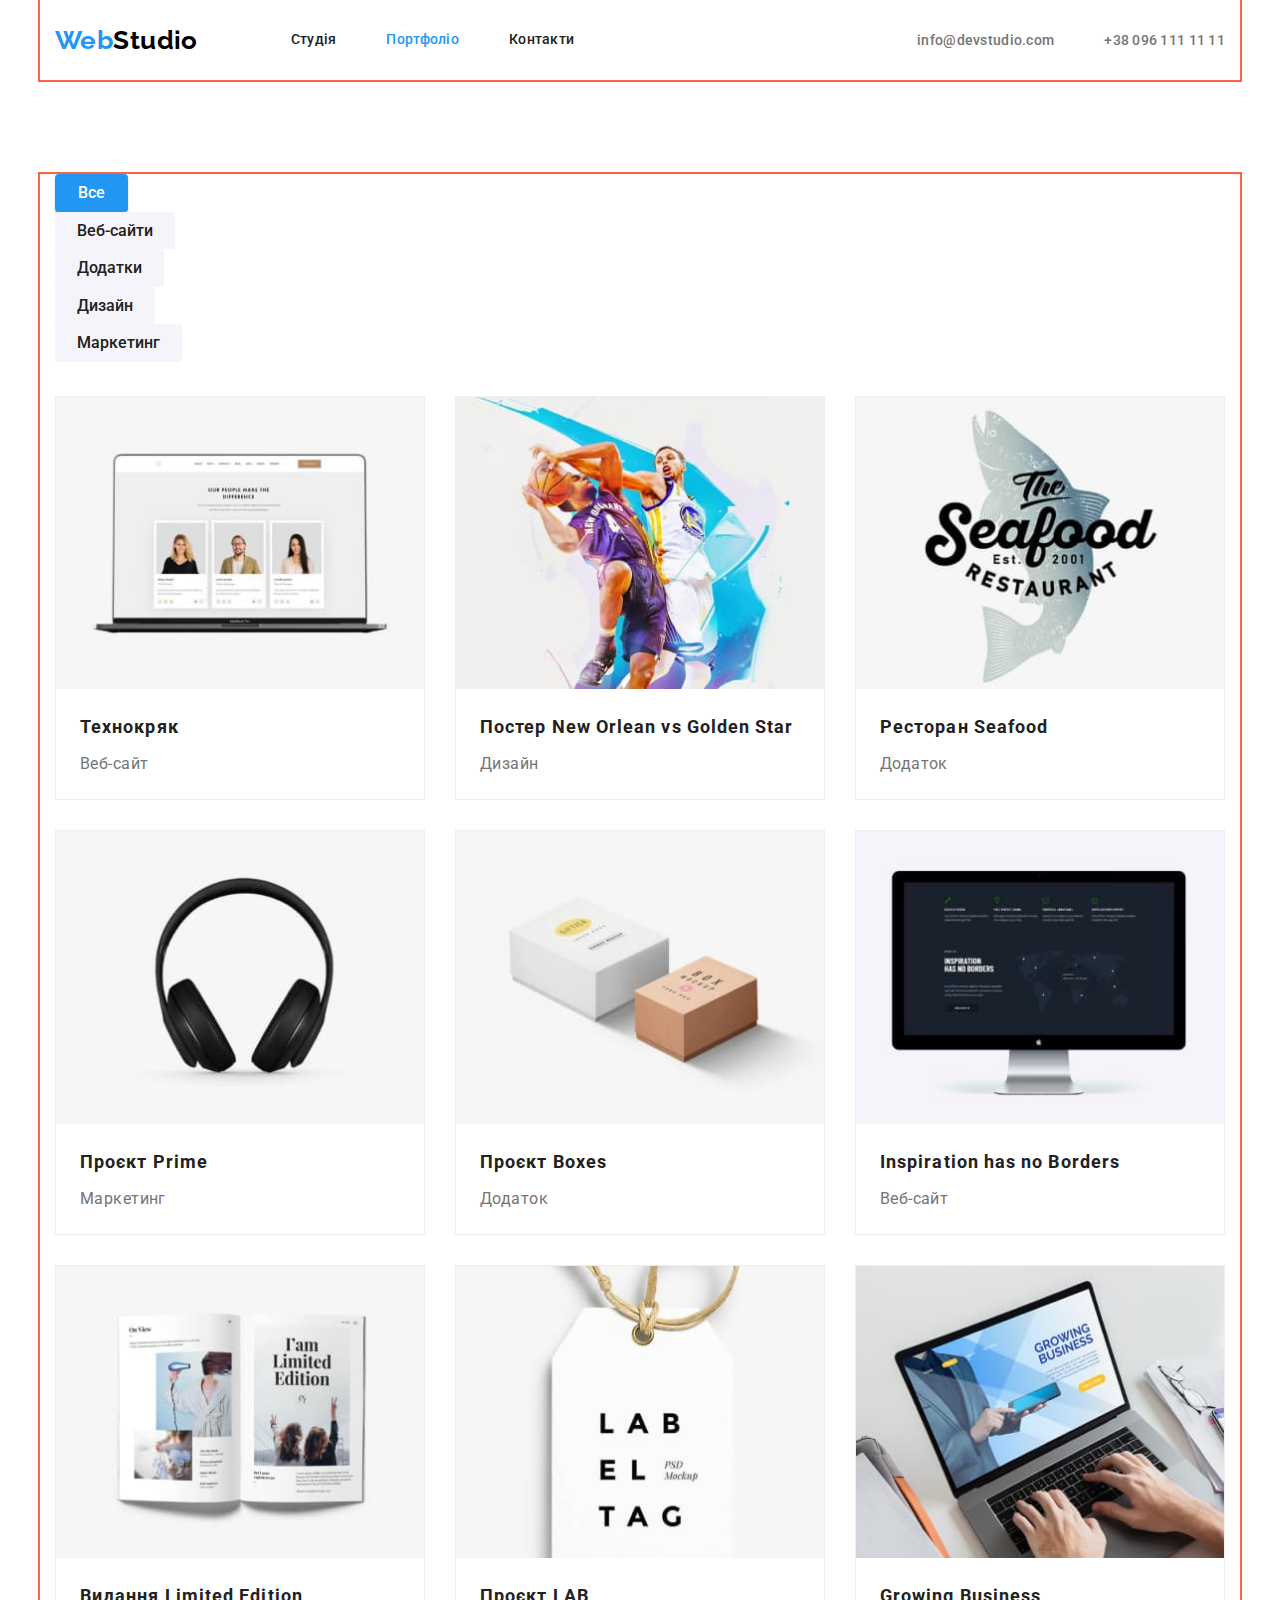
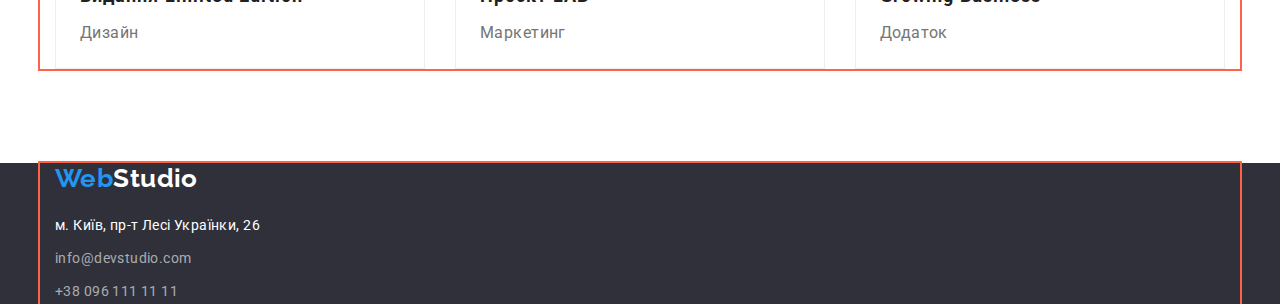
==== portfolio.html @ 53ece06a "оформил футер + редактирование по флексам в портфолио" ====
<!DOCTYPE html>
<html lang="ru">
<head>
    <meta charset="UTF-8">
    <meta name="viewport" content="width=device-width, initial-scale=1.0">
    <title>Document</title>
    <link href="https://fonts.googleapis.com/css2?family=Raleway:wght@700&family=Roboto:wght@400;500;700&display=swap" rel="stylesheet">
    <link rel="stylesheet" href="https://cdnjs.cloudflare.com/ajax/libs/modern-normalize/1.1.0/modern-normalize.min.css">
    <link rel="stylesheet" href="./css/styles.css" />
</head>
<body>


    <!-- Шапка сайта--> 
    <header>
        <div class="container main-nav">
        <nav class="flex">
            <a href="./index.html" class="logo">Web<span class="logosecondword">Studio</span></a>
                <ul class="site-nav list">
                    <li class="item"><a href=" ./" class="link">Студія</a></li>
                    <li class="item"><a href=" ./portfolio.html" class="link current">Портфоліо</a></li>
                    <li class="item"><a href=" ./contacts.html" class="link">Контакти</a></li>
                </ul>
        </nav>
        <ul class="auth-nav list">
            <li class="item"><a href="mailto:info@devstudio.com" class="link">info@devstudio.com</a></li>
            <li class="item"><a href="tel:+380961111111" class="link">+38 096 111 11 11</a></li>
        </ul>
    </div>
    </header>
<main>
    <!-- Портфолио/Герой -->
    
    <section class="section portfolio">
        <div class="container">
            <h1 class="visually-hidden">Портфолио</h1>
            <ul class="list buttons">
                <li><button type="button" class="button current focus">Все</button></li>
                <li><button type="button" class="button porfolio focus">Веб-сайти</button></li>
                <li><button type="button" class="button porfolio focus">Додатки</button></li>
                <li><button type="button" class="button porfolio focus">Дизайн</button></li>
                <li><button type="button" class="button porfolio focus">Маркетинг</button></li>
            </ul>
            <ul class="list portfolios">
                <li class="item">
                    <img src="./images/portfolio1.jpg" alt="проект 1 веб-сайт" width="370" />
                    <div class="porfoliotext">
                        <h2 class="portfolio-title">Технокряк</h2>
                    <p class="text">Веб-сайт</p>
                    </div>
                </li>
                <li class="item">
                    <img src="./images/portfolio2.jpg" alt="проект 2 дизайн постера баскетбол" width="370" />
                    <div class="porfoliotext">
                        <h2 class="portfolio-title">Постер New Orlean vs Golden Star</h2>
                    <p class="text">Дизайн</p>
                    </div>
                </li>
                <li class="item">
                    <img src="./images/portfolio3.jpg" alt="проект 3 приложение для ресторана" width="370" />
                    <div class="porfoliotext">
                        <h2 class="portfolio-title">Ресторан Seafood</h2>
                    <p class="text">Додаток</p>
                    </div>
                </li> 
                <li class="item">
                    <img src="./images/portfolio4.jpg" alt="проект 4 наушники маркетинг" width="370" />
                    <div class="porfoliotext">
                        <h2 class="portfolio-title">Проєкт Prime</h2>
                    <p class="text">Маркетинг</p>
                    </div>
                </li>
                <li class="item">
                    <img src="./images/portfolio5.jpg" alt="проект 5 приложение для коробок" width="370" />
                    <div class="porfoliotext">
                        <h2 class="portfolio-title">Проєкт Boxes</h2>
                    <p class="text">Додаток</p>
                    </div>
                </li>
                <li class="item">
                    <img src="./images/portfolio6.jpg" alt="проект 6 веб-сайт страница" width="370" />
                    <div class="porfoliotext">
                        <h2 class="portfolio-title">Inspiration has no Borders</h2>
                    <p class="text">Веб-сайт</p>
                    </div>
                </li>
                <li class="item">
                    <img src="./images/portfolio7.jpg" alt="проект 7 дизайн к изданию" width="370" />
                    <div class="porfoliotext">
                        <h2 class="portfolio-title">Видання Limited Edition</h2>
                    <p class="text">Дизайн</p>
                    </div>
                </li>
                <li class="item">
                    <img src="./images/portfolio8.jpg" alt="проект 8 маркетинг к проекту ЛАБ" width="370" />
                    <div class="porfoliotext">
                        <h2 class="portfolio-title">Проєкт LAB</h2>
                    <p class="text">Маркетинг</p>
                    </div>
                </li>
                <li class="item">
                    <img src="./images/portfolio9.jpg" alt="проект 9 приложение " width="370" />
                    <div class="porfoliotext">
                        <h2 class="portfolio-title">Growing Business</h2>
                    <p class="text">Додаток</p>
                    </div>
                </li>
            </ul>
        </div>
    </section>
    


</main>

<!-- Футер -->
<footer class="footer">
    <div class="container">
    <a href="./index.html" class="logo">Web<span class="logosecondwordinfooter">Studio</span></a>
<address>
    <div class="footeraddresses">
    <ul class="list">
<li class="lifooter"><a href="https://goo.gl/maps/ru5kksHkjhNMqP6SA" class="address-footer">м. Київ, пр-т Лесі Українки, 26</a></li>
<li class="lifooter"><a href="mailto:info@devstudio.com" class="address-footer transparency focus">info@devstudio.com</a></li>
<li class="lifooter"><a href="tel:+380961111111" class="address-footer transparency focus">+38 096 111 11 11</a></li>
    </ul>
</div>
</address>
    </div>
</footer>
</body>
</html>
---- css/styles.css ----
/*     #212121; - цвет заголовка
/* #757575; - цвет текста */


html{
    box-sizing: border-box;
}
*,
*::before,
*::after{
    box-sizing:inherit;
}
/* Стили для обнуления верхних отступов у элементов */
h1,
h2,
h3,
h4,
h5,
h6,
p {
	margin-top: 0;
}
/* Класс для обнуления базовых свойств у ссылок */
a {
	text-decoration: none;
	color: inherit;
}
/* Свойства для корректного отображения картинок */
img {
	display: block;
	max-width: 100%;
	height: auto;
}


:root{
    --hero-text-color:#FFFFFF;
    --primary-text-color:#757575;
    --title-text-color:#212121;
    --site-nav-text-color:#212121;
    --site-auth-nav-text-color: #757575;
    --accent-color: #2196F3;
    --address-footer-text-color: #FFFFFF;
    --primary-bg-color: #FFFFFF;
    --button-primary-text-color: #FFFFFF;
    --button-porfolio-usual:#F5F4FA;
}


body{
    background-color: var(----primary-bg-color);
    color:var(--primary-text-color); 
    font-family: Roboto, sans-serif;
    font-size: 14px;
    letter-spacing: 0.03em;
}
.list {
    list-style: none;  /* убирает оформление списка*/
    padding: 0;
    margin: 0;
}
.container {
    margin-left: auto;
    margin-right: auto;
    width: 1200px;
    outline: 2px solid tomato;
    padding-left: 15px;
    padding-right: 15px;
}


.logo {
    color: var(--accent-color);
    font-family: Raleway, sans-serif;
    font-weight: 700;
    font-size: 26px;
    line-height: 1.19;
    text-decoration: none;
}

.flex{
    display: flex;
    align-items: center;
}

.logosecondword {
    color:#000000;
}
.logosecondwordinfooter{
    color:#FFFFFF;
}




/* Main Nav */
.main-nav{
    display: flex;
    align-items: center;

}


/* Site nav */
.site-nav{
    display: flex;
    margin-left: 93px;
}

.site-nav .item + .item{
    margin-left: 50px;
}


.site-nav .link {
    display: block;
    padding-top: 32px;
    padding-bottom: 32px;
    
    color: var(--site-nav-text-color);
    font-weight: 500;
    line-height: 1.14;
    letter-spacing: 0.02em;
    text-decoration: none;
}

.site-nav .link:hover, 
.site-nav .link:focus {
    color: var(--accent-color);
}

.site-nav .link.current{
    color: var(--accent-color);
    
}



.auth-nav .link {
    color:var(--site-auth-nav-text-color);
    font-weight: 500;
    line-height: 1.14;
    letter-spacing: 0.02em;
    text-decoration: none;
}

.auth-nav{
    display: flex;
    margin-left: auto;
} 

.auth-nav .link:hover, 
.auth-nav .link:focus {
    color: var(--accent-color);
}

.auth-nav .item + .item{
    margin-left: 50px;
}


/*  Hero */
.hero {
    background-color: #2F303A;
    text-align: center;
}

.hero-tittle {
    color: var(--hero-text-color);
    font-weight: 900;
    font-size: 44px;
    line-height: 1.36;
    letter-spacing: 0.06em;
    text-transform: uppercase;
    margin-top: 0;
    margin-bottom: 40px;
}

/* Sections */

.section{
    padding-top: 94px;
    padding-bottom: 94px;
}


/*features*/

/*  правильно і семантично ховати заголовки */
.visually-hidden { 
        position: absolute; 
        width: 1px; 
        height: 1px; 
        margin: -1px; 
        border: 0; 
        padding: 0; 
        white-space: nowrap; 
        clip-path: inset(100%); 
        clip: rect(0 0 0 0); 
        overflow: hidden; 
}

.feature-list{
    display: flex;
    flex-wrap:wrap;
}
.feature-list .item{
    width: 270px;
    margin-right: 30px;
}
.feature-list .item:nth-child(4n){
    margin-right: 0px;
}


.feature-list .titlelist{
    color: var(--title-text-color);
    font-size: 14px;
    line-height: 1.14;
    text-transform: uppercase;
    margin-top: 0;
    margin-bottom: 10px;
}

.feature-list .text{
    line-height: 1.71;
    margin-top: 0;
    margin-bottom: 0;
}


/* what we do */

.doing{
    display: flex;
    flex-wrap:wrap;
}
.doing .item{
    width: 370px;
    margin-right: 30px;
}
.doing .item:nth-child(3n){
    margin-right: 0px;
}

.section .title {
    color: var(--title-text-color);
    font-size: 36px;
    line-height: 1.17;
    text-align: center;
    margin-bottom: 50px;
    margin-top: 0;
}

/* Our Team */

.team-list{
    display: flex;
    flex-wrap:wrap;
}
.team-list .cards{
    width: 270px;
    margin-right: 30px;
}
.team-list .cards:nth-child(4n){
    margin-right: 0px;
}

.team{
    background-color: #F5F4FA;
}
.team-list .cards{
    background-color: #FFFFFF;
}

.textinteam{
    margin-top: 30px;
    margin-bottom: 30px;
}

.team-list .title{
    color: var(--title-text-color);
    font-weight: 500;
    font-size: 16px;
    line-height: 1.19;
    text-align: center;
    margin-bottom: 10px;
}
.team-list .text{
    font-size: 16px;
    line-height: 1.19;
    text-align: center;
    margin-bottom: 0;
    margin-top: 0;
}

/* footer */
.footer{
    background-color: #2F303A;
}
    /* Свойства для обнуления курсива у address font-style: normal */
.address-footer{
    color: var(--address-footer-text-color);
    font-style: normal;
    font-weight: 400;
    line-height: 1.71;
    text-decoration: none;
}


.lifooter{
    margin-bottom: 9px;
}
.lifooter:nth-child(3n){
    margin-bottom: 0px;
}

.footeraddresses{
    margin-top: 20px;
}
.address-footer.transparency{
    color: rgba(255, 255, 255, 0.6);
}

    .address-footer.focus:hover, 
    .address-footer:focus {
    color: var(--accent-color);
}

/* Porfolio PAGE */
.portfolios{
    display: flex;
    flex-wrap:wrap;
}
.portfolios .item{
    width: calc((100% - 60px) / 3);      /*370px   calc((100% - 60px) / 3)*/
    margin-right: 30px;
    margin-bottom: 30px;
    border: 1px solid #EEEEEE;
}
.portfolios .item:nth-child(3n){
    margin-right: 0;
}

.portfolios .item:nth-last-child(-n+3){
    margin-bottom:  0;
}
.portfolio-title{
    color: var(--title-text-color);
    font-size: 18px;
    line-height: 2;
    letter-spacing: 0.06em;
    text-align: left;
    margin-top: 0;
    margin-bottom: 4px;
}

.portfolio .text{
    font-size: 16px;
    line-height: 1.88;
    margin-top: 0;
    margin-bottom: 0;
}

.porfoliotext{
    margin-left: 24px;
    margin-right: 24px;
    margin-bottom: 20px;
    margin-top: 20px;
}

/* Buttons */
.button{
    cursor: pointer;
}

.button.focus:hover,
.button.focus:focus {
    background-color:var(--accent-color);
    color:var(--button-primary-text-color)
}

.button.primary {
    display: inline-block;
    color: var(--button-primary-text-color);
    background-color: var(--accent-color) ;
    font-weight: 700;
    font-size: 16px;
    line-height: 1.87;
    letter-spacing: 0.06em;
    border-radius: 4px;
    padding: 10px 32px;
    text-align: center;
    box-shadow: 0px 4px 4px rgba(0, 0, 0, 0.15);
    min-width: 216px;
    border: 0px;
}

.button.porfolio{
    color: var(--title-text-color);
    background-color: var(--button-porfolio-usual) ;    
    font-weight: 500;
    font-size: 16px;
    line-height: 1.6;
    text-align: center;
    padding: 6px 22px;
    border-radius: 4px;
    min-width: 73px;
    border: 0px;
}
.button.current{
    color: var(--button-primary-text-color);
    background-color: var(--accent-color) ;    
    font-weight: 500;
    font-size: 16px;
    line-height: 1.6;
    text-align: center;
    padding: 6px 22px;
    border-radius: 4px;
    min-width: 73px;
    border: 0px;
    box-shadow: 0px 3px 1px rgba(0, 0, 0, 0.1), 0px 1px 2px rgba(0, 0, 0, 0.08), 0px 2px 2px rgba(0, 0, 0, 0.12);
}
.buttons{
    margin-top: 0;
    margin-bottom: 34px;
}

.list-buttons{
    display: flex;
}
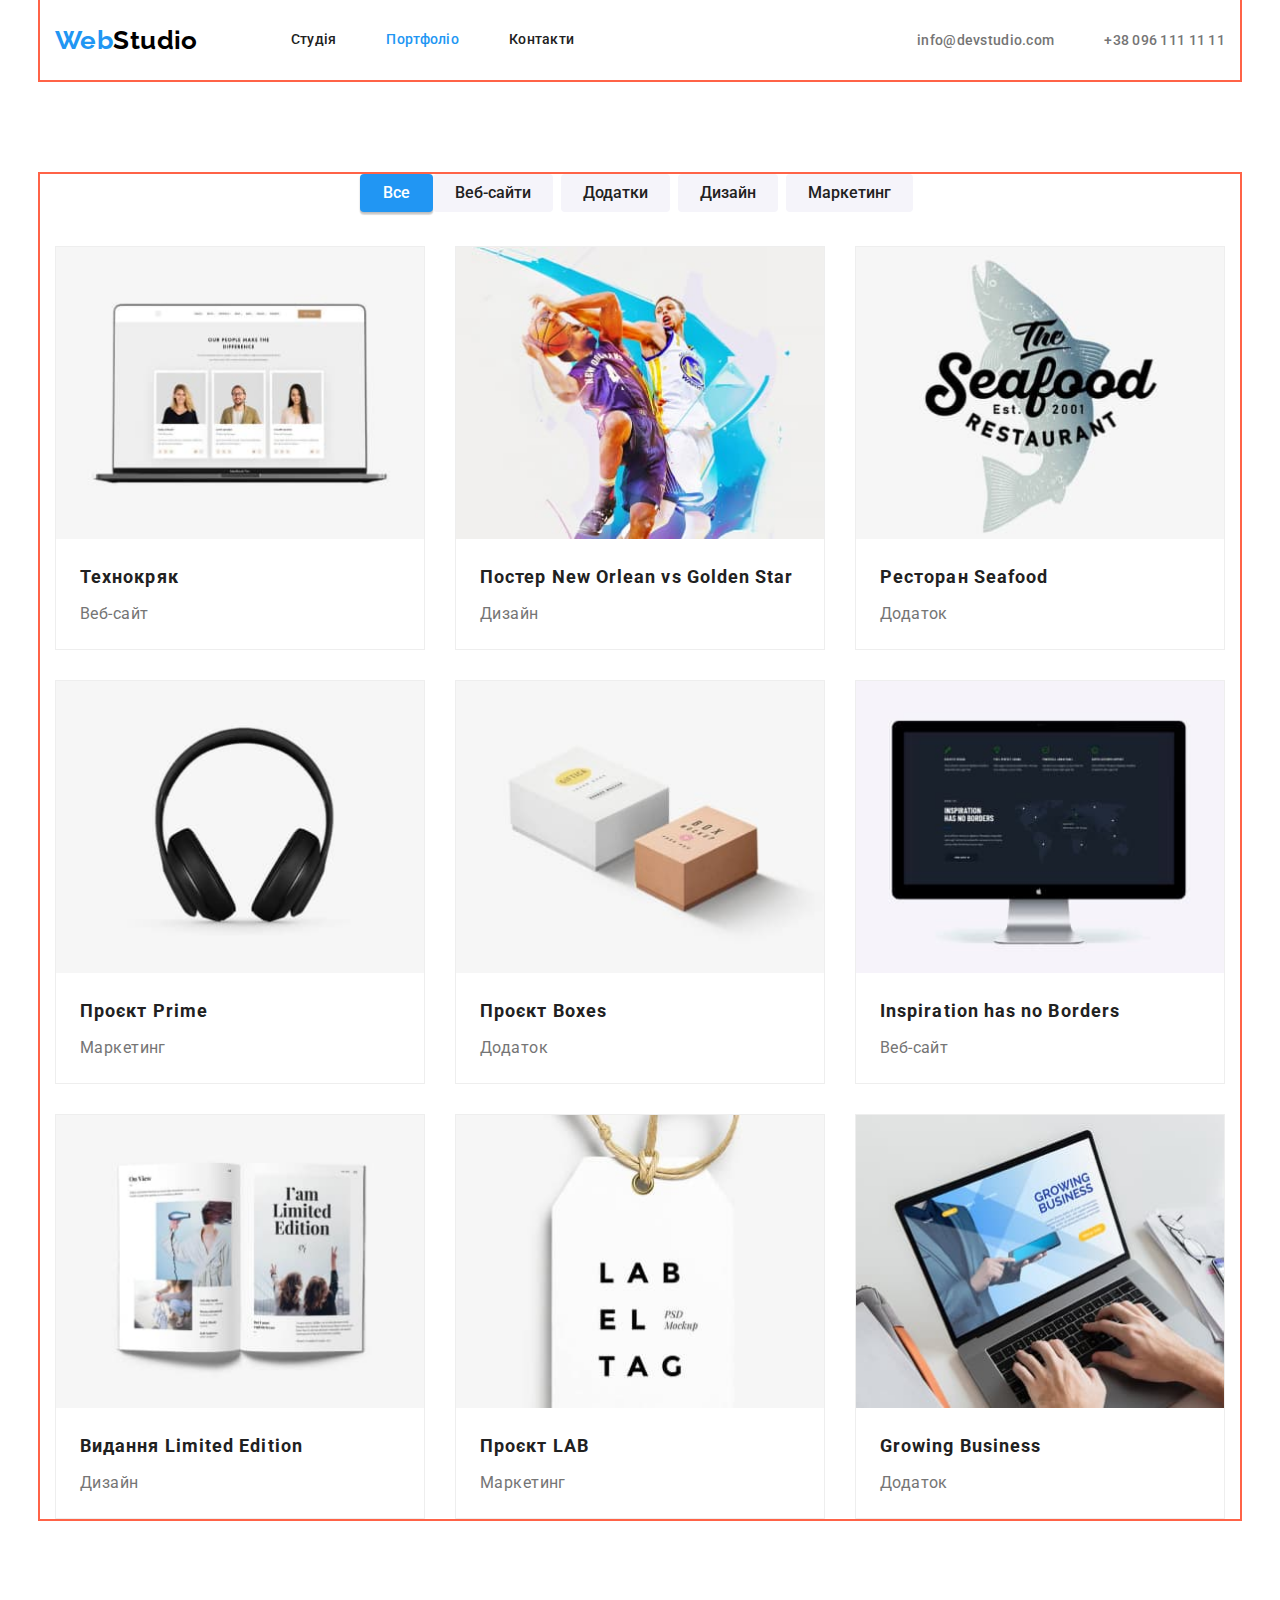
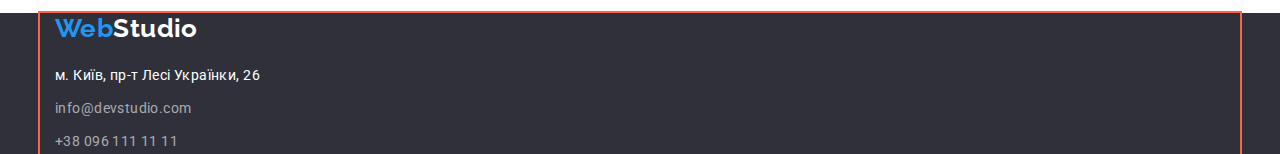
==== commit 4105cf50: "финал портфолио сделал кнопки по центру и добаивл флексы" ====
--- a/portfolio.html
+++ b/portfolio.html
@@ -35,11 +35,11 @@
         <div class="container">
             <h1 class="visually-hidden">Портфолио</h1>
             <ul class="list buttons">
-                <li><button type="button" class="button current focus">Все</button></li>
-                <li><button type="button" class="button porfolio focus">Веб-сайти</button></li>
-                <li><button type="button" class="button porfolio focus">Додатки</button></li>
-                <li><button type="button" class="button porfolio focus">Дизайн</button></li>
-                <li><button type="button" class="button porfolio focus">Маркетинг</button></li>
+                <li class="item"><button type="button" class="button current focus">Все</button></li>
+                <li class="item"><button type="button" class="button porfolio focus">Веб-сайти</button></li>
+                <li class="item"><button type="button" class="button porfolio focus">Додатки</button></li>
+                <li class="item"><button type="button" class="button porfolio focus">Дизайн</button></li>
+                <li class="item"><button type="button" class="button porfolio focus">Маркетинг</button></li>
             </ul>
             <ul class="list portfolios">
                 <li class="item">
--- a/css/styles.css
+++ b/css/styles.css
@@ -426,9 +426,16 @@
     margin-bottom: 34px;
 }
 
-.list-buttons{
-    display: flex;
-}
-
-
-
+.list.buttons{
+    display: flex;
+    justify-content: center;
+}
+
+.buttons .item{
+margin-right: 8px;
+}
+.buttons .item:nth-last-child(5n){
+    margin-right: 0px;
+}
+
+
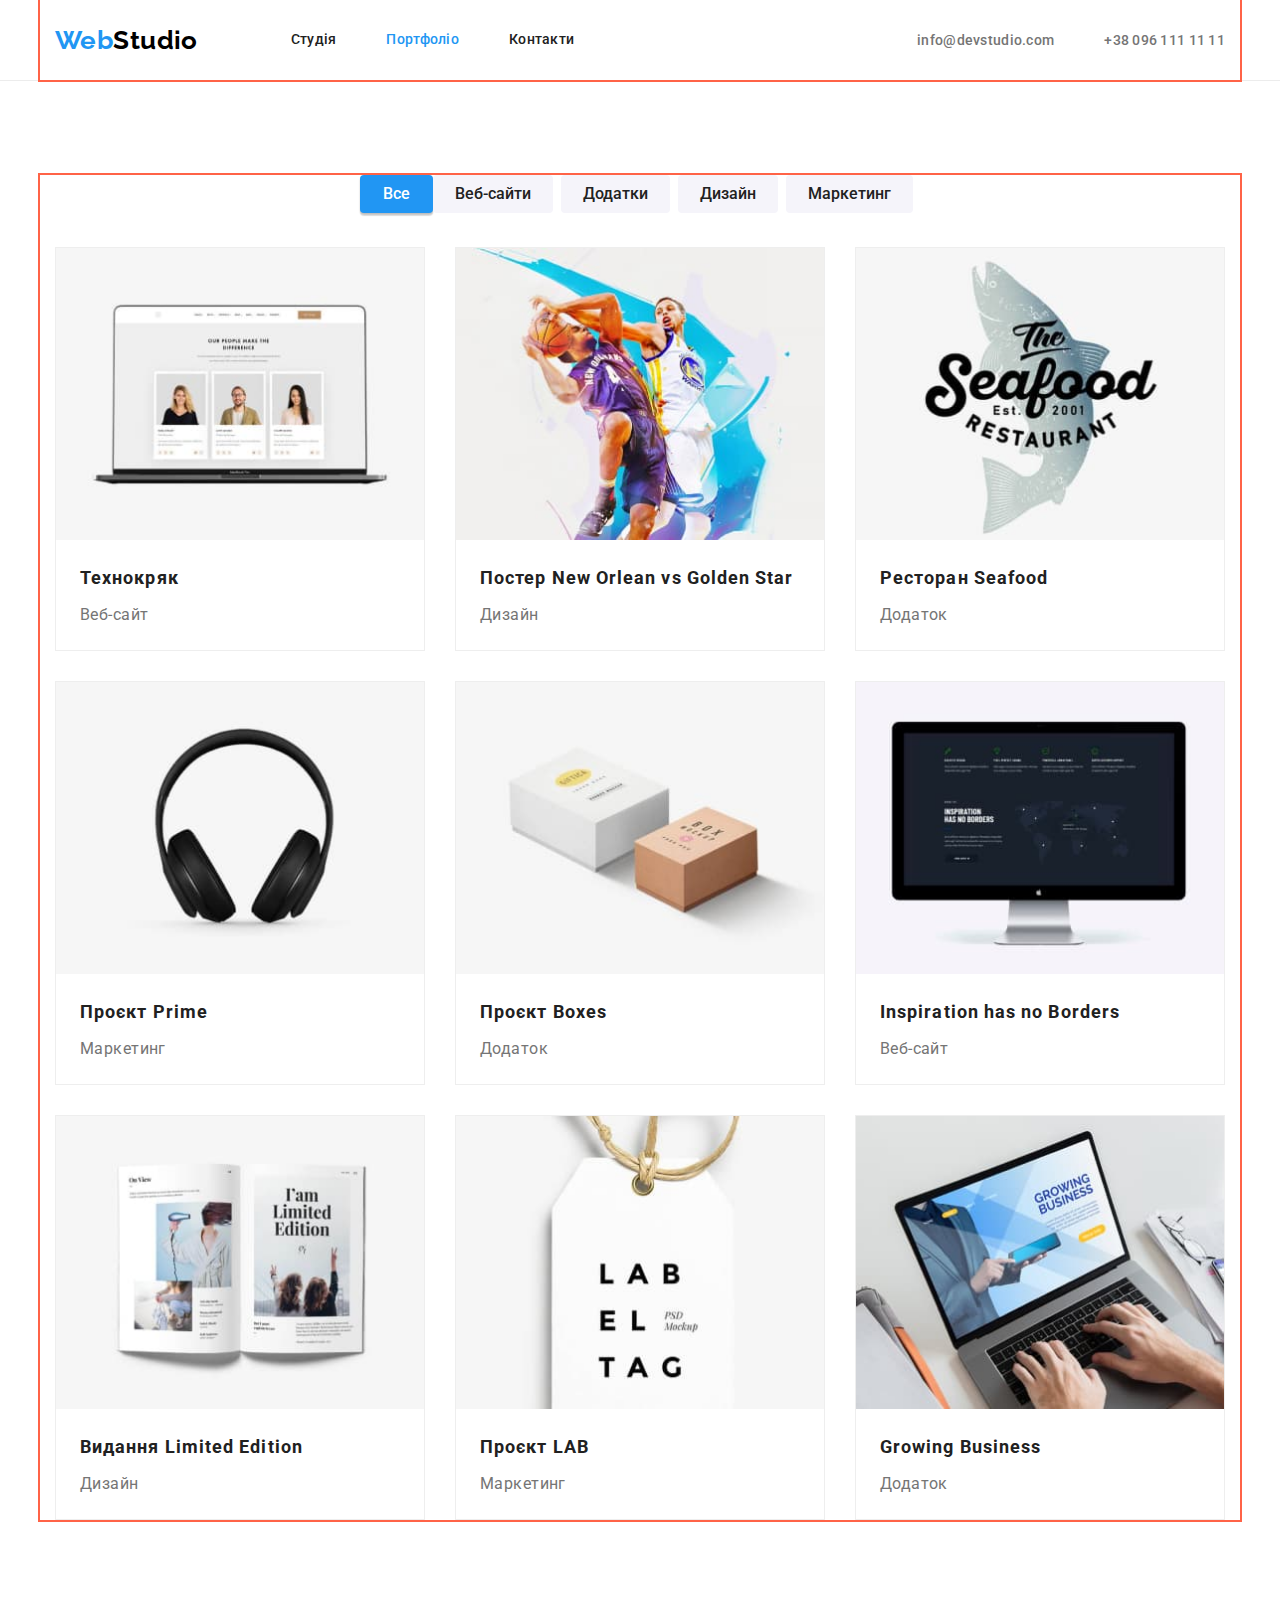
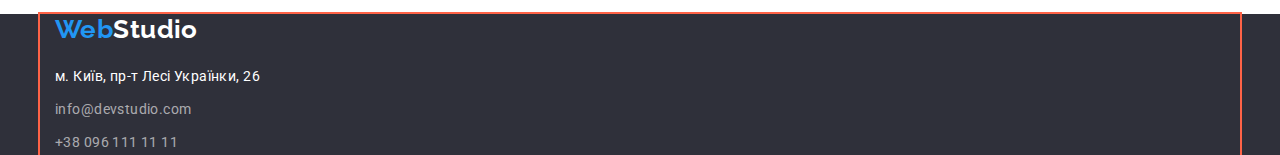
==== commit 3b10501d: "нижняя рамка хедера" ====
--- a/portfolio.html
+++ b/portfolio.html
@@ -12,7 +12,7 @@
 
 
     <!-- Шапка сайта--> 
-    <header>
+    <header class="headerclass">
         <div class="container main-nav">
         <nav class="flex">
             <a href="./index.html" class="logo">Web<span class="logosecondword">Studio</span></a>
@@ -46,63 +46,63 @@
                     <img src="./images/portfolio1.jpg" alt="проект 1 веб-сайт" width="370" />
                     <div class="porfoliotext">
                         <h2 class="portfolio-title">Технокряк</h2>
-                    <p class="text">Веб-сайт</p>
+                        <p class="text">Веб-сайт</p>
                     </div>
                 </li>
                 <li class="item">
                     <img src="./images/portfolio2.jpg" alt="проект 2 дизайн постера баскетбол" width="370" />
                     <div class="porfoliotext">
                         <h2 class="portfolio-title">Постер New Orlean vs Golden Star</h2>
-                    <p class="text">Дизайн</p>
+                        <p class="text">Дизайн</p>
                     </div>
                 </li>
                 <li class="item">
                     <img src="./images/portfolio3.jpg" alt="проект 3 приложение для ресторана" width="370" />
                     <div class="porfoliotext">
                         <h2 class="portfolio-title">Ресторан Seafood</h2>
-                    <p class="text">Додаток</p>
+                        <p class="text">Додаток</p>
                     </div>
                 </li> 
                 <li class="item">
                     <img src="./images/portfolio4.jpg" alt="проект 4 наушники маркетинг" width="370" />
                     <div class="porfoliotext">
                         <h2 class="portfolio-title">Проєкт Prime</h2>
-                    <p class="text">Маркетинг</p>
+                        <p class="text">Маркетинг</p>
                     </div>
                 </li>
                 <li class="item">
                     <img src="./images/portfolio5.jpg" alt="проект 5 приложение для коробок" width="370" />
                     <div class="porfoliotext">
                         <h2 class="portfolio-title">Проєкт Boxes</h2>
-                    <p class="text">Додаток</p>
+                        <p class="text">Додаток</p>
                     </div>
                 </li>
                 <li class="item">
                     <img src="./images/portfolio6.jpg" alt="проект 6 веб-сайт страница" width="370" />
                     <div class="porfoliotext">
                         <h2 class="portfolio-title">Inspiration has no Borders</h2>
-                    <p class="text">Веб-сайт</p>
+                        <p class="text">Веб-сайт</p>
                     </div>
                 </li>
                 <li class="item">
                     <img src="./images/portfolio7.jpg" alt="проект 7 дизайн к изданию" width="370" />
                     <div class="porfoliotext">
                         <h2 class="portfolio-title">Видання Limited Edition</h2>
-                    <p class="text">Дизайн</p>
+                        <p class="text">Дизайн</p>
                     </div>
                 </li>
                 <li class="item">
                     <img src="./images/portfolio8.jpg" alt="проект 8 маркетинг к проекту ЛАБ" width="370" />
                     <div class="porfoliotext">
                         <h2 class="portfolio-title">Проєкт LAB</h2>
-                    <p class="text">Маркетинг</p>
+                        <p class="text">Маркетинг</p>
                     </div>
                 </li>
                 <li class="item">
                     <img src="./images/portfolio9.jpg" alt="проект 9 приложение " width="370" />
                     <div class="porfoliotext">
                         <h2 class="portfolio-title">Growing Business</h2>
-                    <p class="text">Додаток</p>
+                        <p class="text">Додаток</p>
                     </div>
                 </li>
             </ul>
--- a/css/styles.css
+++ b/css/styles.css
@@ -54,6 +54,12 @@
     font-size: 14px;
     letter-spacing: 0.03em;
 }
+
+
+.headerclass{
+border-bottom: 1px solid #ECECEC;
+}
+
 .list {
     list-style: none;  /* убирает оформление списка*/
     padding: 0;
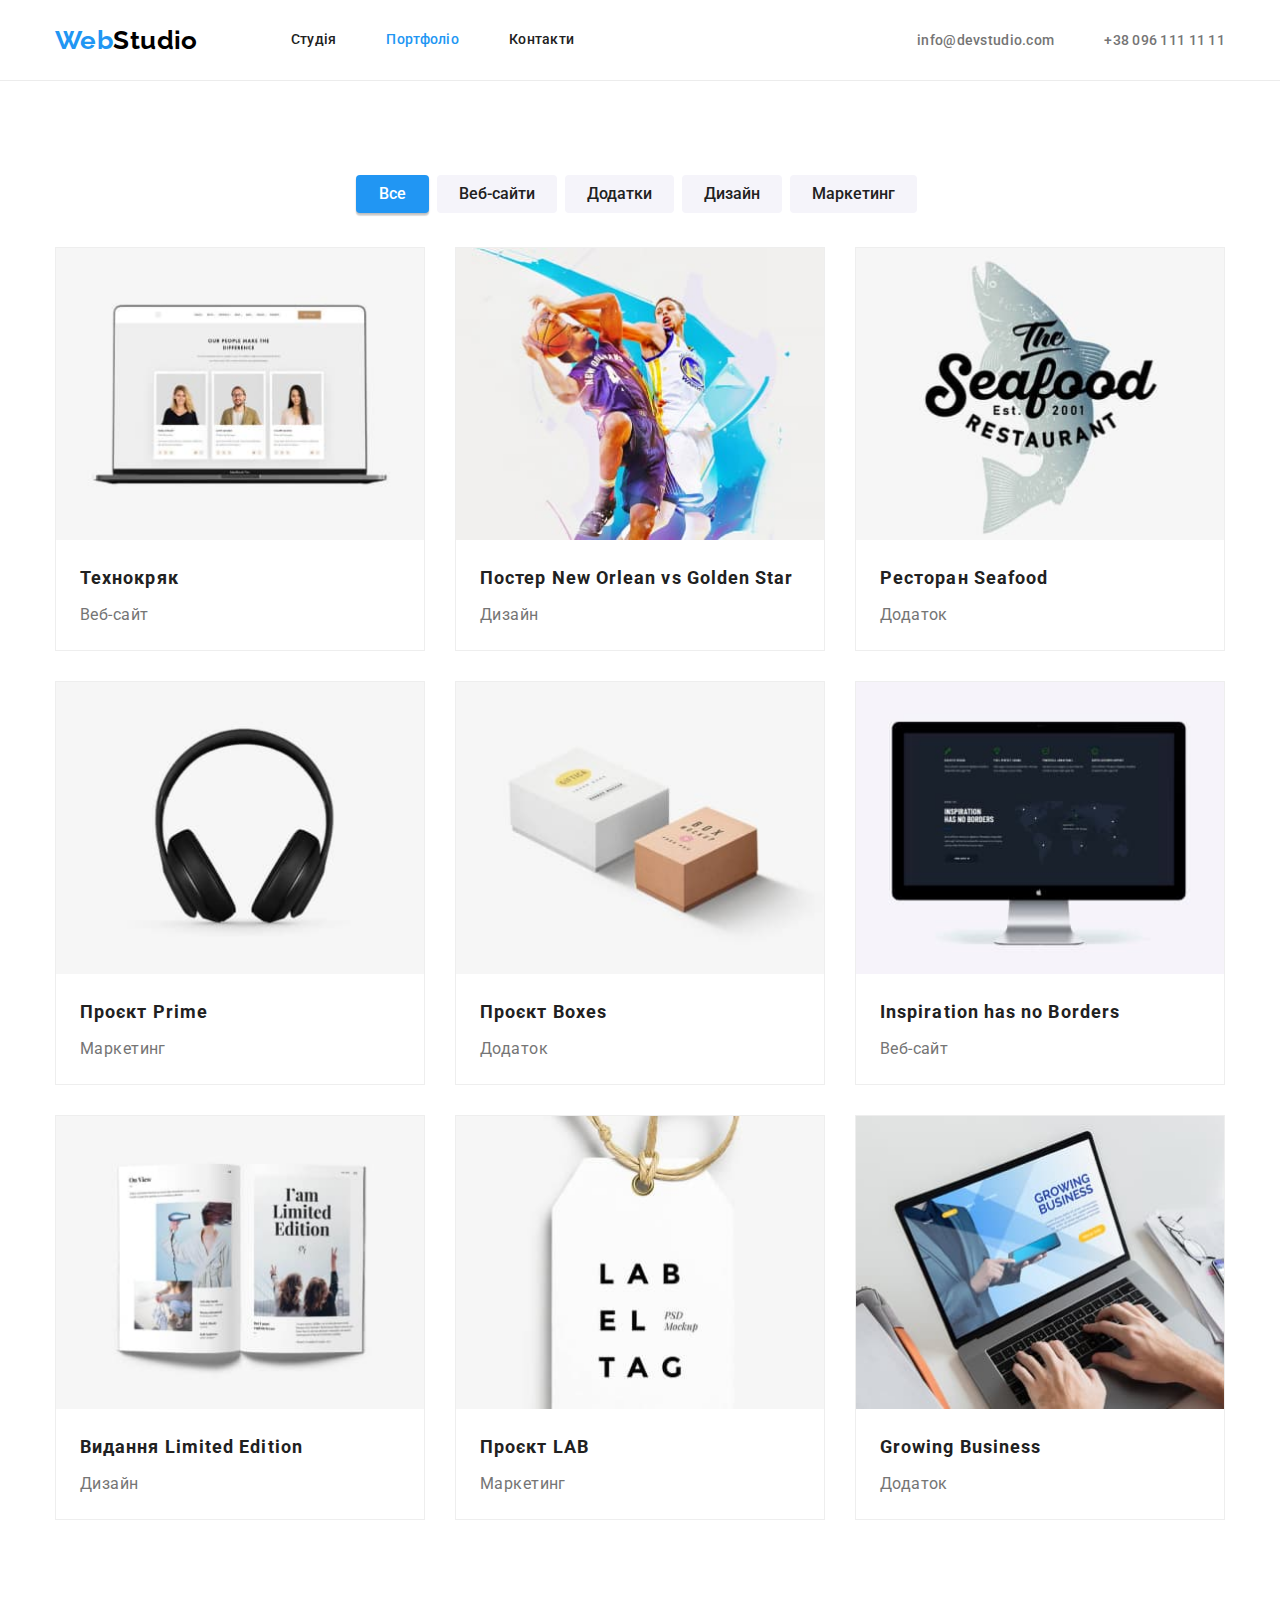
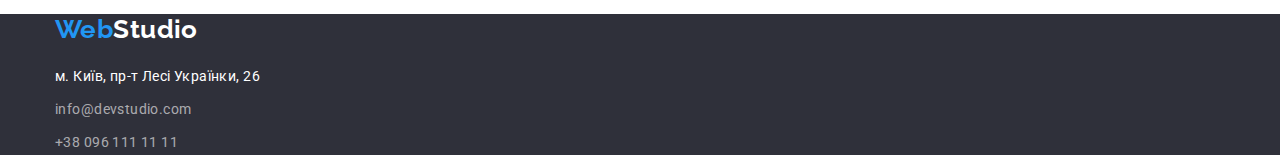
==== commit 3adb2caf: "final ver 1.5 added rel noopener norefferer , added prettier" ====
--- a/portfolio.html
+++ b/portfolio.html
@@ -1,132 +1,177 @@
 <!DOCTYPE html>
 <html lang="ru">
-<head>
-    <meta charset="UTF-8">
-    <meta name="viewport" content="width=device-width, initial-scale=1.0">
+  <head>
+    <meta charset="UTF-8" />
+    <meta name="viewport" content="width=device-width, initial-scale=1.0" />
     <title>Document</title>
-    <link href="https://fonts.googleapis.com/css2?family=Raleway:wght@700&family=Roboto:wght@400;500;700&display=swap" rel="stylesheet">
-    <link rel="stylesheet" href="https://cdnjs.cloudflare.com/ajax/libs/modern-normalize/1.1.0/modern-normalize.min.css">
+    <link
+      href="https://fonts.googleapis.com/css2?family=Raleway:wght@700&family=Roboto:wght@400;500;700&display=swap"
+      rel="stylesheet"
+    />
+    <link
+      rel="stylesheet"
+      href="https://cdnjs.cloudflare.com/ajax/libs/modern-normalize/1.1.0/modern-normalize.min.css"
+    />
     <link rel="stylesheet" href="./css/styles.css" />
-</head>
-<body>
-
-
-    <!-- Шапка сайта--> 
+  </head>
+  <body>
+    <!-- Шапка сайта-->
     <header class="headerclass">
-        <div class="container main-nav">
+      <div class="container main-nav">
         <nav class="flex">
-            <a href="./index.html" class="logo">Web<span class="logosecondword">Studio</span></a>
-                <ul class="site-nav list">
-                    <li class="item"><a href=" ./" class="link">Студія</a></li>
-                    <li class="item"><a href=" ./portfolio.html" class="link current">Портфоліо</a></li>
-                    <li class="item"><a href=" ./contacts.html" class="link">Контакти</a></li>
-                </ul>
+          <a href="./index.html" class="logo">Web<span class="logosecondword">Studio</span></a>
+          <ul class="site-nav list">
+            <li class="item"><a href=" ./" class="link">Студія</a></li>
+            <li class="item"><a href=" ./portfolio.html" class="link current">Портфоліо</a></li>
+            <li class="item"><a href=" ./contacts.html" class="link">Контакти</a></li>
+          </ul>
         </nav>
         <ul class="auth-nav list">
-            <li class="item"><a href="mailto:info@devstudio.com" class="link">info@devstudio.com</a></li>
-            <li class="item"><a href="tel:+380961111111" class="link">+38 096 111 11 11</a></li>
+          <li class="item">
+            <a href="mailto:info@devstudio.com" class="link">info@devstudio.com</a>
+          </li>
+          <li class="item"><a href="tel:+380961111111" class="link">+38 096 111 11 11</a></li>
         </ul>
-    </div>
+      </div>
     </header>
-<main>
-    <!-- Портфолио/Герой -->
-    
-    <section class="section portfolio">
+    <main>
+      <!-- Портфолио/Герой -->
+
+      <section class="section portfolio">
         <div class="container">
-            <h1 class="visually-hidden">Портфолио</h1>
-            <ul class="list buttons">
-                <li class="item"><button type="button" class="button current focus">Все</button></li>
-                <li class="item"><button type="button" class="button porfolio focus">Веб-сайти</button></li>
-                <li class="item"><button type="button" class="button porfolio focus">Додатки</button></li>
-                <li class="item"><button type="button" class="button porfolio focus">Дизайн</button></li>
-                <li class="item"><button type="button" class="button porfolio focus">Маркетинг</button></li>
+          <h1 class="visually-hidden">Портфолио</h1>
+          <ul class="list buttons">
+            <li class="item"><button type="button" class="button current focus">Все</button></li>
+            <li class="item">
+              <button type="button" class="button porfolio focus">Веб-сайти</button>
+            </li>
+            <li class="item">
+              <button type="button" class="button porfolio focus">Додатки</button>
+            </li>
+            <li class="item">
+              <button type="button" class="button porfolio focus">Дизайн</button>
+            </li>
+            <li class="item">
+              <button type="button" class="button porfolio focus">Маркетинг</button>
+            </li>
+          </ul>
+          <ul class="list portfolios">
+            <li class="item">
+              <img src="./images/portfolio1.jpg" alt="проект 1 веб-сайт" width="370" />
+              <div class="porfoliotext">
+                <h2 class="portfolio-title">Технокряк</h2>
+                <p class="text">Веб-сайт</p>
+              </div>
+            </li>
+            <li class="item">
+              <img
+                src="./images/portfolio2.jpg"
+                alt="проект 2 дизайн постера баскетбол"
+                width="370"
+              />
+              <div class="porfoliotext">
+                <h2 class="portfolio-title">Постер New Orlean vs Golden Star</h2>
+                <p class="text">Дизайн</p>
+              </div>
+            </li>
+            <li class="item">
+              <img
+                src="./images/portfolio3.jpg"
+                alt="проект 3 приложение для ресторана"
+                width="370"
+              />
+              <div class="porfoliotext">
+                <h2 class="portfolio-title">Ресторан Seafood</h2>
+                <p class="text">Додаток</p>
+              </div>
+            </li>
+            <li class="item">
+              <img src="./images/portfolio4.jpg" alt="проект 4 наушники маркетинг" width="370" />
+              <div class="porfoliotext">
+                <h2 class="portfolio-title">Проєкт Prime</h2>
+                <p class="text">Маркетинг</p>
+              </div>
+            </li>
+            <li class="item">
+              <img
+                src="./images/portfolio5.jpg"
+                alt="проект 5 приложение для коробок"
+                width="370"
+              />
+              <div class="porfoliotext">
+                <h2 class="portfolio-title">Проєкт Boxes</h2>
+                <p class="text">Додаток</p>
+              </div>
+            </li>
+            <li class="item">
+              <img src="./images/portfolio6.jpg" alt="проект 6 веб-сайт страница" width="370" />
+              <div class="porfoliotext">
+                <h2 class="portfolio-title">Inspiration has no Borders</h2>
+                <p class="text">Веб-сайт</p>
+              </div>
+            </li>
+            <li class="item">
+              <img src="./images/portfolio7.jpg" alt="проект 7 дизайн к изданию" width="370" />
+              <div class="porfoliotext">
+                <h2 class="portfolio-title">Видання Limited Edition</h2>
+                <p class="text">Дизайн</p>
+              </div>
+            </li>
+            <li class="item">
+              <img
+                src="./images/portfolio8.jpg"
+                alt="проект 8 маркетинг к проекту ЛАБ"
+                width="370"
+              />
+              <div class="porfoliotext">
+                <h2 class="portfolio-title">Проєкт LAB</h2>
+                <p class="text">Маркетинг</p>
+              </div>
+            </li>
+            <li class="item">
+              <img src="./images/portfolio9.jpg" alt="проект 9 приложение " width="370" />
+              <div class="porfoliotext">
+                <h2 class="portfolio-title">Growing Business</h2>
+                <p class="text">Додаток</p>
+              </div>
+            </li>
+          </ul>
+        </div>
+      </section>
+    </main>
+
+    <!-- Футер -->
+    <footer class="footer">
+      <div class="container">
+        <a href="./index.html" class="logo"
+          >Web<span class="logosecondwordinfooter">Studio</span></a
+        >
+        <address>
+          <div class="footeraddresses">
+            <ul class="list">
+              <li class="lifooter">
+                <a
+                  href="https://goo.gl/maps/ru5kksHkjhNMqP6SA"
+                  target="_blank"
+                  rel="noopener noreferrer"
+                  class="address-footer"
+                  >м. Київ, пр-т Лесі Українки, 26</a
+                >
+              </li>
+              <li class="lifooter">
+                <a href="mailto:info@devstudio.com" class="address-footer transparency focus"
+                  >info@devstudio.com</a
+                >
+              </li>
+              <li class="lifooter">
+                <a href="tel:+380961111111" class="address-footer transparency focus"
+                  >+38 096 111 11 11</a
+                >
+              </li>
             </ul>
-            <ul class="list portfolios">
-                <li class="item">
-                    <img src="./images/portfolio1.jpg" alt="проект 1 веб-сайт" width="370" />
-                    <div class="porfoliotext">
-                        <h2 class="portfolio-title">Технокряк</h2>
-                        <p class="text">Веб-сайт</p>
-                    </div>
-                </li>
-                <li class="item">
-                    <img src="./images/portfolio2.jpg" alt="проект 2 дизайн постера баскетбол" width="370" />
-                    <div class="porfoliotext">
-                        <h2 class="portfolio-title">Постер New Orlean vs Golden Star</h2>
-                        <p class="text">Дизайн</p>
-                    </div>
-                </li>
-                <li class="item">
-                    <img src="./images/portfolio3.jpg" alt="проект 3 приложение для ресторана" width="370" />
-                    <div class="porfoliotext">
-                        <h2 class="portfolio-title">Ресторан Seafood</h2>
-                        <p class="text">Додаток</p>
-                    </div>
-                </li> 
-                <li class="item">
-                    <img src="./images/portfolio4.jpg" alt="проект 4 наушники маркетинг" width="370" />
-                    <div class="porfoliotext">
-                        <h2 class="portfolio-title">Проєкт Prime</h2>
-                        <p class="text">Маркетинг</p>
-                    </div>
-                </li>
-                <li class="item">
-                    <img src="./images/portfolio5.jpg" alt="проект 5 приложение для коробок" width="370" />
-                    <div class="porfoliotext">
-                        <h2 class="portfolio-title">Проєкт Boxes</h2>
-                        <p class="text">Додаток</p>
-                    </div>
-                </li>
-                <li class="item">
-                    <img src="./images/portfolio6.jpg" alt="проект 6 веб-сайт страница" width="370" />
-                    <div class="porfoliotext">
-                        <h2 class="portfolio-title">Inspiration has no Borders</h2>
-                        <p class="text">Веб-сайт</p>
-                    </div>
-                </li>
-                <li class="item">
-                    <img src="./images/portfolio7.jpg" alt="проект 7 дизайн к изданию" width="370" />
-                    <div class="porfoliotext">
-                        <h2 class="portfolio-title">Видання Limited Edition</h2>
-                        <p class="text">Дизайн</p>
-                    </div>
-                </li>
-                <li class="item">
-                    <img src="./images/portfolio8.jpg" alt="проект 8 маркетинг к проекту ЛАБ" width="370" />
-                    <div class="porfoliotext">
-                        <h2 class="portfolio-title">Проєкт LAB</h2>
-                        <p class="text">Маркетинг</p>
-                    </div>
-                </li>
-                <li class="item">
-                    <img src="./images/portfolio9.jpg" alt="проект 9 приложение " width="370" />
-                    <div class="porfoliotext">
-                        <h2 class="portfolio-title">Growing Business</h2>
-                        <p class="text">Додаток</p>
-                    </div>
-                </li>
-            </ul>
-        </div>
-    </section>
-    
-
-
-</main>
-
-<!-- Футер -->
-<footer class="footer">
-    <div class="container">
-    <a href="./index.html" class="logo">Web<span class="logosecondwordinfooter">Studio</span></a>
-<address>
-    <div class="footeraddresses">
-    <ul class="list">
-<li class="lifooter"><a href="https://goo.gl/maps/ru5kksHkjhNMqP6SA" class="address-footer">м. Київ, пр-т Лесі Українки, 26</a></li>
-<li class="lifooter"><a href="mailto:info@devstudio.com" class="address-footer transparency focus">info@devstudio.com</a></li>
-<li class="lifooter"><a href="tel:+380961111111" class="address-footer transparency focus">+38 096 111 11 11</a></li>
-    </ul>
-</div>
-</address>
-    </div>
-</footer>
-</body>
-</html>+          </div>
+        </address>
+      </div>
+    </footer>
+  </body>
+</html>
--- a/css/styles.css
+++ b/css/styles.css
@@ -1,14 +1,13 @@
 /*     #212121; - цвет заголовка
 /* #757575; - цвет текста */
 
-
-html{
-    box-sizing: border-box;
+html {
+  box-sizing: border-box;
 }
 *,
 *::before,
-*::after{
-    box-sizing:inherit;
+*::after {
+  box-sizing: inherit;
 }
 /* Стили для обнуления верхних отступов у элементов */
 h1,
@@ -18,430 +17,411 @@
 h5,
 h6,
 p {
-	margin-top: 0;
+  margin-top: 0;
 }
 /* Класс для обнуления базовых свойств у ссылок */
 a {
-	text-decoration: none;
-	color: inherit;
+  text-decoration: none;
+  color: inherit;
 }
 /* Свойства для корректного отображения картинок */
 img {
-	display: block;
-	max-width: 100%;
-	height: auto;
-}
-
-
-:root{
-    --hero-text-color:#FFFFFF;
-    --primary-text-color:#757575;
-    --title-text-color:#212121;
-    --site-nav-text-color:#212121;
-    --site-auth-nav-text-color: #757575;
-    --accent-color: #2196F3;
-    --address-footer-text-color: #FFFFFF;
-    --primary-bg-color: #FFFFFF;
-    --button-primary-text-color: #FFFFFF;
-    --button-porfolio-usual:#F5F4FA;
-}
-
-
-body{
-    background-color: var(----primary-bg-color);
-    color:var(--primary-text-color); 
-    font-family: Roboto, sans-serif;
-    font-size: 14px;
-    letter-spacing: 0.03em;
-}
-
-
-.headerclass{
-border-bottom: 1px solid #ECECEC;
+  display: block;
+  max-width: 100%;
+  height: auto;
+}
+
+:root {
+  --hero-text-color: #ffffff;
+  --primary-text-color: #757575;
+  --title-text-color: #212121;
+  --site-nav-text-color: #212121;
+  --site-auth-nav-text-color: #757575;
+  --accent-color: #2196f3;
+  --address-footer-text-color: #ffffff;
+  --primary-bg-color: #ffffff;
+  --button-primary-text-color: #ffffff;
+  --button-porfolio-usual: #f5f4fa;
+}
+
+body {
+  background-color: var(----primary-bg-color);
+  color: var(--primary-text-color);
+  font-family: Roboto, sans-serif;
+  font-size: 14px;
+  letter-spacing: 0.03em;
+}
+
+.headerclass {
+  border-bottom: 1px solid #ececec;
 }
 
 .list {
-    list-style: none;  /* убирает оформление списка*/
-    padding: 0;
-    margin: 0;
+  list-style: none; /* убирает оформление списка*/
+  padding: 0;
+  margin: 0;
 }
 .container {
-    margin-left: auto;
-    margin-right: auto;
-    width: 1200px;
-    outline: 2px solid tomato;
-    padding-left: 15px;
-    padding-right: 15px;
-}
-
+  margin-left: auto;
+  margin-right: auto;
+  width: 1200px;
+  padding-left: 15px;
+  padding-right: 15px;
+}
 
 .logo {
-    color: var(--accent-color);
-    font-family: Raleway, sans-serif;
-    font-weight: 700;
-    font-size: 26px;
-    line-height: 1.19;
-    text-decoration: none;
-}
-
-.flex{
-    display: flex;
-    align-items: center;
+  color: var(--accent-color);
+  font-family: Raleway, sans-serif;
+  font-weight: 700;
+  font-size: 26px;
+  line-height: 1.19;
+  text-decoration: none;
+}
+
+.flex {
+  display: flex;
+  align-items: center;
 }
 
 .logosecondword {
-    color:#000000;
-}
-.logosecondwordinfooter{
-    color:#FFFFFF;
-}
-
-
-
+  color: #000000;
+}
+.logosecondwordinfooter {
+  color: #ffffff;
+}
 
 /* Main Nav */
-.main-nav{
-    display: flex;
-    align-items: center;
-
-}
-
+.main-nav {
+  display: flex;
+  align-items: center;
+}
 
 /* Site nav */
-.site-nav{
-    display: flex;
-    margin-left: 93px;
-}
-
-.site-nav .item + .item{
-    margin-left: 50px;
-}
-
+.site-nav {
+  display: flex;
+  margin-left: 93px;
+}
+
+.site-nav .item + .item {
+  margin-left: 50px;
+}
 
 .site-nav .link {
-    display: block;
-    padding-top: 32px;
-    padding-bottom: 32px;
-    
-    color: var(--site-nav-text-color);
-    font-weight: 500;
-    line-height: 1.14;
-    letter-spacing: 0.02em;
-    text-decoration: none;
-}
-
-.site-nav .link:hover, 
+  display: block;
+  padding-top: 32px;
+  padding-bottom: 32px;
+
+  color: var(--site-nav-text-color);
+  font-weight: 500;
+  line-height: 1.14;
+  letter-spacing: 0.02em;
+  text-decoration: none;
+}
+
+.site-nav .link:hover,
 .site-nav .link:focus {
-    color: var(--accent-color);
-}
-
-.site-nav .link.current{
-    color: var(--accent-color);
-    
-}
-
-
+  color: var(--accent-color);
+}
+
+.site-nav .link.current {
+  color: var(--accent-color);
+}
 
 .auth-nav .link {
-    color:var(--site-auth-nav-text-color);
-    font-weight: 500;
-    line-height: 1.14;
-    letter-spacing: 0.02em;
-    text-decoration: none;
-}
-
-.auth-nav{
-    display: flex;
-    margin-left: auto;
-} 
-
-.auth-nav .link:hover, 
+  color: var(--site-auth-nav-text-color);
+  font-weight: 500;
+  line-height: 1.14;
+  letter-spacing: 0.02em;
+  text-decoration: none;
+}
+
+.auth-nav {
+  display: flex;
+  margin-left: auto;
+}
+
+.auth-nav .link:hover,
 .auth-nav .link:focus {
-    color: var(--accent-color);
-}
-
-.auth-nav .item + .item{
-    margin-left: 50px;
-}
-
+  color: var(--accent-color);
+}
+
+.auth-nav .item + .item {
+  margin-left: 50px;
+}
 
 /*  Hero */
 .hero {
-    background-color: #2F303A;
-    text-align: center;
+  background-color: #2f303a;
+  text-align: center;
 }
 
 .hero-tittle {
-    color: var(--hero-text-color);
-    font-weight: 900;
-    font-size: 44px;
-    line-height: 1.36;
-    letter-spacing: 0.06em;
-    text-transform: uppercase;
-    margin-top: 0;
-    margin-bottom: 40px;
+  color: var(--hero-text-color);
+  font-weight: 900;
+  font-size: 44px;
+  line-height: 1.36;
+  letter-spacing: 0.06em;
+  text-transform: uppercase;
+  margin-top: 0;
+  margin-bottom: 40px;
 }
 
 /* Sections */
 
-.section{
-    padding-top: 94px;
-    padding-bottom: 94px;
-}
-
+.section {
+  padding-top: 94px;
+  padding-bottom: 94px;
+}
 
 /*features*/
 
 /*  правильно і семантично ховати заголовки */
-.visually-hidden { 
-        position: absolute; 
-        width: 1px; 
-        height: 1px; 
-        margin: -1px; 
-        border: 0; 
-        padding: 0; 
-        white-space: nowrap; 
-        clip-path: inset(100%); 
-        clip: rect(0 0 0 0); 
-        overflow: hidden; 
-}
-
-.feature-list{
-    display: flex;
-    flex-wrap:wrap;
-}
-.feature-list .item{
-    width: 270px;
-    margin-right: 30px;
-}
-.feature-list .item:nth-child(4n){
-    margin-right: 0px;
-}
-
-
-.feature-list .titlelist{
-    color: var(--title-text-color);
-    font-size: 14px;
-    line-height: 1.14;
-    text-transform: uppercase;
-    margin-top: 0;
-    margin-bottom: 10px;
-}
-
-.feature-list .text{
-    line-height: 1.71;
-    margin-top: 0;
-    margin-bottom: 0;
-}
-
+.visually-hidden {
+  position: absolute;
+  width: 1px;
+  height: 1px;
+  margin: -1px;
+  border: 0;
+  padding: 0;
+  white-space: nowrap;
+  clip-path: inset(100%);
+  clip: rect(0 0 0 0);
+  overflow: hidden;
+}
+
+.feature-list {
+  display: flex;
+  flex-wrap: wrap;
+}
+.feature-list .item {
+  width: 270px;
+  margin-right: 30px;
+}
+.feature-list .item:nth-child(4n) {
+  margin-right: 0px;
+}
+
+.feature-list .titlelist {
+  color: var(--title-text-color);
+  font-size: 14px;
+  line-height: 1.14;
+  text-transform: uppercase;
+  margin-top: 0;
+  margin-bottom: 10px;
+}
+
+.feature-list .text {
+  line-height: 1.71;
+  margin-top: 0;
+  margin-bottom: 0;
+}
 
 /* what we do */
 
-.doing{
-    display: flex;
-    flex-wrap:wrap;
-}
-.doing .item{
-    width: 370px;
-    margin-right: 30px;
-}
-.doing .item:nth-child(3n){
-    margin-right: 0px;
+.doing {
+  display: flex;
+  flex-wrap: wrap;
+}
+.doing .item {
+  width: 370px;
+  margin-right: 30px;
+}
+.doing .item:nth-child(3n) {
+  margin-right: 0px;
 }
 
 .section .title {
-    color: var(--title-text-color);
-    font-size: 36px;
-    line-height: 1.17;
-    text-align: center;
-    margin-bottom: 50px;
-    margin-top: 0;
+  color: var(--title-text-color);
+  font-size: 36px;
+  line-height: 1.17;
+  text-align: center;
+  margin-bottom: 50px;
+  margin-top: 0;
 }
 
 /* Our Team */
 
-.team-list{
-    display: flex;
-    flex-wrap:wrap;
-}
-.team-list .cards{
-    width: 270px;
-    margin-right: 30px;
-}
-.team-list .cards:nth-child(4n){
-    margin-right: 0px;
-}
-
-.team{
-    background-color: #F5F4FA;
-}
-.team-list .cards{
-    background-color: #FFFFFF;
-}
-
-.textinteam{
-    margin-top: 30px;
-    margin-bottom: 30px;
-}
-
-.team-list .title{
-    color: var(--title-text-color);
-    font-weight: 500;
-    font-size: 16px;
-    line-height: 1.19;
-    text-align: center;
-    margin-bottom: 10px;
-}
-.team-list .text{
-    font-size: 16px;
-    line-height: 1.19;
-    text-align: center;
-    margin-bottom: 0;
-    margin-top: 0;
+.team-list {
+  display: flex;
+  flex-wrap: wrap;
+}
+.team-list .cards {
+  width: 270px;
+  margin-right: 30px;
+}
+.team-list .cards:nth-child(4n) {
+  margin-right: 0px;
+}
+
+.team {
+  background-color: #f5f4fa;
+}
+.team-list .cards {
+  background-color: #ffffff;
+}
+
+.textinteam {
+  margin-top: 30px;
+  margin-bottom: 30px;
+}
+
+.team-list .title {
+  color: var(--title-text-color);
+  font-weight: 500;
+  font-size: 16px;
+  line-height: 1.19;
+  text-align: center;
+  margin-bottom: 10px;
+}
+.team-list .text {
+  font-size: 16px;
+  line-height: 1.19;
+  text-align: center;
+  margin-bottom: 0;
+  margin-top: 0;
 }
 
 /* footer */
-.footer{
-    background-color: #2F303A;
-}
-    /* Свойства для обнуления курсива у address font-style: normal */
-.address-footer{
-    color: var(--address-footer-text-color);
-    font-style: normal;
-    font-weight: 400;
-    line-height: 1.71;
-    text-decoration: none;
-}
-
-
-.lifooter{
-    margin-bottom: 9px;
-}
-.lifooter:nth-child(3n){
-    margin-bottom: 0px;
-}
-
-.footeraddresses{
-    margin-top: 20px;
-}
-.address-footer.transparency{
-    color: rgba(255, 255, 255, 0.6);
-}
-
-    .address-footer.focus:hover, 
-    .address-footer:focus {
-    color: var(--accent-color);
+.footer {
+  background-color: #2f303a;
+}
+/* Свойства для обнуления курсива у address font-style: normal */
+.address-footer {
+  color: var(--address-footer-text-color);
+  font-style: normal;
+  font-weight: 400;
+  line-height: 1.71;
+  text-decoration: none;
+}
+
+.lifooter {
+  margin-bottom: 9px;
+}
+.lifooter:nth-child(3n) {
+  margin-bottom: 0px;
+}
+
+.footeraddresses {
+  margin-top: 20px;
+}
+.address-footer.transparency {
+  color: rgba(255, 255, 255, 0.6);
+}
+
+.address-footer.focus:hover,
+.address-footer:focus {
+  color: var(--accent-color);
 }
 
 /* Porfolio PAGE */
-.portfolios{
-    display: flex;
-    flex-wrap:wrap;
-}
-.portfolios .item{
-    width: calc((100% - 60px) / 3);      /*370px   calc((100% - 60px) / 3)*/
-    margin-right: 30px;
-    margin-bottom: 30px;
-    border: 1px solid #EEEEEE;
-}
-.portfolios .item:nth-child(3n){
-    margin-right: 0;
-}
-
-.portfolios .item:nth-last-child(-n+3){
-    margin-bottom:  0;
-}
-.portfolio-title{
-    color: var(--title-text-color);
-    font-size: 18px;
-    line-height: 2;
-    letter-spacing: 0.06em;
-    text-align: left;
-    margin-top: 0;
-    margin-bottom: 4px;
-}
-
-.portfolio .text{
-    font-size: 16px;
-    line-height: 1.88;
-    margin-top: 0;
-    margin-bottom: 0;
-}
-
-.porfoliotext{
-    margin-left: 24px;
-    margin-right: 24px;
-    margin-bottom: 20px;
-    margin-top: 20px;
+.portfolios {
+  display: flex;
+  flex-wrap: wrap;
+}
+.portfolios .item {
+  width: calc((100% - 60px) / 3); /*370px   calc((100% - 60px) / 3)*/
+  margin-right: 30px;
+  margin-bottom: 30px;
+  border: 1px solid #eeeeee;
+}
+.portfolios .item:nth-child(3n) {
+  margin-right: 0;
+}
+
+.portfolios .item:nth-last-child(-n + 3) {
+  margin-bottom: 0;
+}
+.portfolio-title {
+  color: var(--title-text-color);
+  font-size: 18px;
+  line-height: 2;
+  letter-spacing: 0.06em;
+  text-align: left;
+  margin-top: 0;
+  margin-bottom: 4px;
+}
+
+.portfolio .text {
+  font-size: 16px;
+  line-height: 1.88;
+  margin-top: 0;
+  margin-bottom: 0;
+}
+
+.porfoliotext {
+  margin-left: 24px;
+  margin-right: 24px;
+  margin-bottom: 20px;
+  margin-top: 20px;
 }
 
 /* Buttons */
-.button{
-    cursor: pointer;
+.button {
+  cursor: pointer;
 }
 
 .button.focus:hover,
 .button.focus:focus {
-    background-color:var(--accent-color);
-    color:var(--button-primary-text-color)
+  background-color: var(--accent-color);
+  color: var(--button-primary-text-color);
 }
 
 .button.primary {
-    display: inline-block;
-    color: var(--button-primary-text-color);
-    background-color: var(--accent-color) ;
-    font-weight: 700;
-    font-size: 16px;
-    line-height: 1.87;
-    letter-spacing: 0.06em;
-    border-radius: 4px;
-    padding: 10px 32px;
-    text-align: center;
-    box-shadow: 0px 4px 4px rgba(0, 0, 0, 0.15);
-    min-width: 216px;
-    border: 0px;
-}
-
-.button.porfolio{
-    color: var(--title-text-color);
-    background-color: var(--button-porfolio-usual) ;    
-    font-weight: 500;
-    font-size: 16px;
-    line-height: 1.6;
-    text-align: center;
-    padding: 6px 22px;
-    border-radius: 4px;
-    min-width: 73px;
-    border: 0px;
-}
-.button.current{
-    color: var(--button-primary-text-color);
-    background-color: var(--accent-color) ;    
-    font-weight: 500;
-    font-size: 16px;
-    line-height: 1.6;
-    text-align: center;
-    padding: 6px 22px;
-    border-radius: 4px;
-    min-width: 73px;
-    border: 0px;
-    box-shadow: 0px 3px 1px rgba(0, 0, 0, 0.1), 0px 1px 2px rgba(0, 0, 0, 0.08), 0px 2px 2px rgba(0, 0, 0, 0.12);
-}
-.buttons{
-    margin-top: 0;
-    margin-bottom: 34px;
-}
-
-.list.buttons{
-    display: flex;
-    justify-content: center;
-}
-
-.buttons .item{
-margin-right: 8px;
-}
-.buttons .item:nth-last-child(5n){
-    margin-right: 0px;
-}
-
-
+  display: inline-block;
+  color: var(--button-primary-text-color);
+  background-color: var(--accent-color);
+  font-weight: 700;
+  font-size: 16px;
+  line-height: 1.87;
+  letter-spacing: 0.06em;
+  border-radius: 4px;
+  padding: 10px 32px;
+  text-align: center;
+  box-shadow: 0px 4px 4px rgba(0, 0, 0, 0.15);
+  min-width: 216px;
+  border: 0px;
+}
+
+.button.porfolio {
+  color: var(--title-text-color);
+  background-color: var(--button-porfolio-usual);
+  font-weight: 500;
+  font-size: 16px;
+  line-height: 1.6;
+  text-align: center;
+  padding: 6px 22px;
+  border-radius: 4px;
+  min-width: 73px;
+  border: 0px;
+}
+.button.current {
+  color: var(--button-primary-text-color);
+  background-color: var(--accent-color);
+  font-weight: 500;
+  font-size: 16px;
+  line-height: 1.6;
+  text-align: center;
+  padding: 6px 22px;
+  border-radius: 4px;
+  min-width: 73px;
+  border: 0px;
+  box-shadow: 0px 3px 1px rgba(0, 0, 0, 0.1), 0px 1px 2px rgba(0, 0, 0, 0.08),
+    0px 2px 2px rgba(0, 0, 0, 0.12);
+  margin-right: 8px;
+}
+.buttons {
+  margin-top: 0;
+  margin-bottom: 34px;
+}
+
+.list.buttons {
+  display: flex;
+  justify-content: center;
+}
+
+.buttons .item {
+  margin-right: 8px;
+}
+.buttons .item:nth-last-child(5n) {
+  margin-right: 0px;
+}
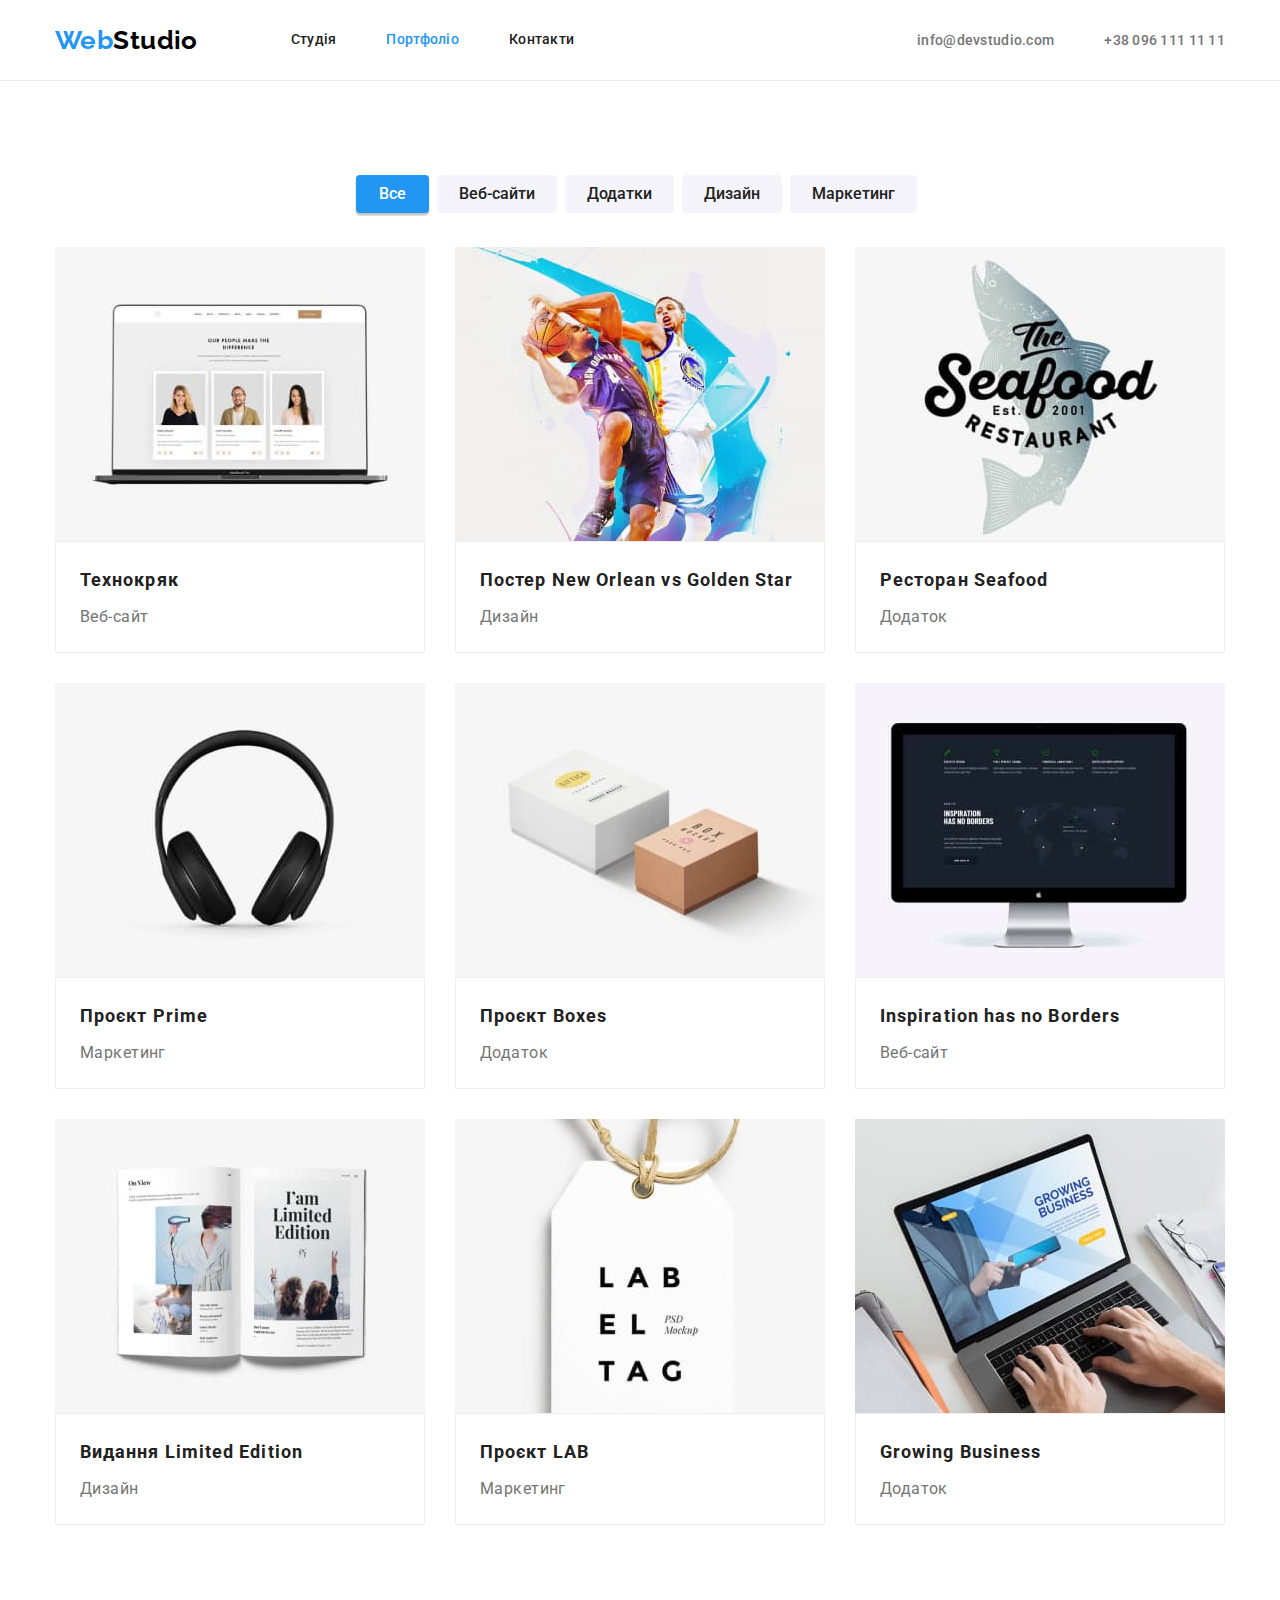
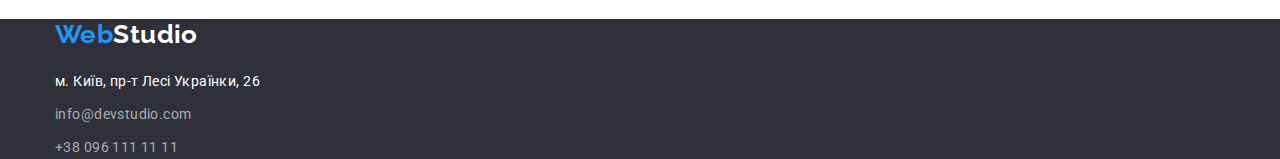
==== commit b1e6a943: "final ver 1.7 added нижний бордер в порфолио через див" ====
--- a/portfolio.html
+++ b/portfolio.html
@@ -57,82 +57,100 @@
           </ul>
           <ul class="list portfolios">
             <li class="item">
-              <img src="./images/portfolio1.jpg" alt="проект 1 веб-сайт" width="370" />
+              <img src="./images/portfolio1.jpg" alt="проєкт 1 веб-сайт" width="370" />
+              <div class="borderforporfolio">
               <div class="porfoliotext">
                 <h2 class="portfolio-title">Технокряк</h2>
                 <p class="text">Веб-сайт</p>
+              </div>
               </div>
             </li>
             <li class="item">
               <img
                 src="./images/portfolio2.jpg"
-                alt="проект 2 дизайн постера баскетбол"
+                alt="проєкт 2 дизайн постера баскетбол"
                 width="370"
               />
+              <div class="borderforporfolio">
               <div class="porfoliotext">
                 <h2 class="portfolio-title">Постер New Orlean vs Golden Star</h2>
                 <p class="text">Дизайн</p>
+              </div>
               </div>
             </li>
             <li class="item">
               <img
                 src="./images/portfolio3.jpg"
-                alt="проект 3 приложение для ресторана"
+                alt="проєкт 3 додаток для ресторану"
                 width="370"
               />
+              <div class="borderforporfolio">
               <div class="porfoliotext">
                 <h2 class="portfolio-title">Ресторан Seafood</h2>
                 <p class="text">Додаток</p>
               </div>
+              </div>
             </li>
             <li class="item">
-              <img src="./images/portfolio4.jpg" alt="проект 4 наушники маркетинг" width="370" />
+              <img src="./images/portfolio4.jpg" alt="проєкт 4 навушники маркетинг" width="370" />
+              <div class="borderforporfolio">
               <div class="porfoliotext">
                 <h2 class="portfolio-title">Проєкт Prime</h2>
                 <p class="text">Маркетинг</p>
+              </div>
               </div>
             </li>
             <li class="item">
               <img
                 src="./images/portfolio5.jpg"
-                alt="проект 5 приложение для коробок"
+                alt="проєкт 5 дизайн для коробок"
                 width="370"
               />
+              <div class="borderforporfolio">
               <div class="porfoliotext">
                 <h2 class="portfolio-title">Проєкт Boxes</h2>
                 <p class="text">Додаток</p>
               </div>
+              </div>
             </li>
             <li class="item">
-              <img src="./images/portfolio6.jpg" alt="проект 6 веб-сайт страница" width="370" />
+              <img src="./images/portfolio6.jpg" alt="проєкт 6 веб-сайт страница" width="370" />
+              <div class="borderforporfolio">
               <div class="porfoliotext">
                 <h2 class="portfolio-title">Inspiration has no Borders</h2>
                 <p class="text">Веб-сайт</p>
               </div>
+              </div>
             </li>
             <li class="item">
-              <img src="./images/portfolio7.jpg" alt="проект 7 дизайн к изданию" width="370" />
+              <img src="./images/portfolio7.jpg" alt="проєкт 7 дизайн до видання" width="370" />
+              <div class="borderforporfolio">
               <div class="porfoliotext">
                 <h2 class="portfolio-title">Видання Limited Edition</h2>
                 <p class="text">Дизайн</p>
+              </div>
               </div>
             </li>
             <li class="item">
               <img
                 src="./images/portfolio8.jpg"
-                alt="проект 8 маркетинг к проекту ЛАБ"
+                alt="проєкт 8 маркетинг к проєкту ЛАБ"
                 width="370"
               />
+              <div class="borderforporfolio">
               <div class="porfoliotext">
                 <h2 class="portfolio-title">Проєкт LAB</h2>
                 <p class="text">Маркетинг</p>
               </div>
+              </div>
             </li>
             <li class="item">
-              <img src="./images/portfolio9.jpg" alt="проект 9 приложение " width="370" />
+              <img src="./images/portfolio9.jpg" alt="проєкт 9 додаток" width="370" />
+              <div class="borderforporfolio">
               <div class="porfoliotext">
                 <h2 class="portfolio-title">Growing Business</h2>
                 <p class="text">Додаток</p>
+              </div>
               </div>
             </li>
           </ul>
--- a/css/styles.css
+++ b/css/styles.css
@@ -322,7 +322,6 @@
   width: calc((100% - 60px) / 3); /*370px   calc((100% - 60px) / 3)*/
   margin-right: 30px;
   margin-bottom: 30px;
-  border: 1px solid #eeeeee;
 }
 .portfolios .item:nth-child(3n) {
   margin-right: 0;
@@ -354,6 +353,12 @@
   margin-bottom: 20px;
   margin-top: 20px;
 }
+
+
+.borderforporfolio{
+border: 1px solid #eeeeee;
+}
+
 
 /* Buttons */
 .button {
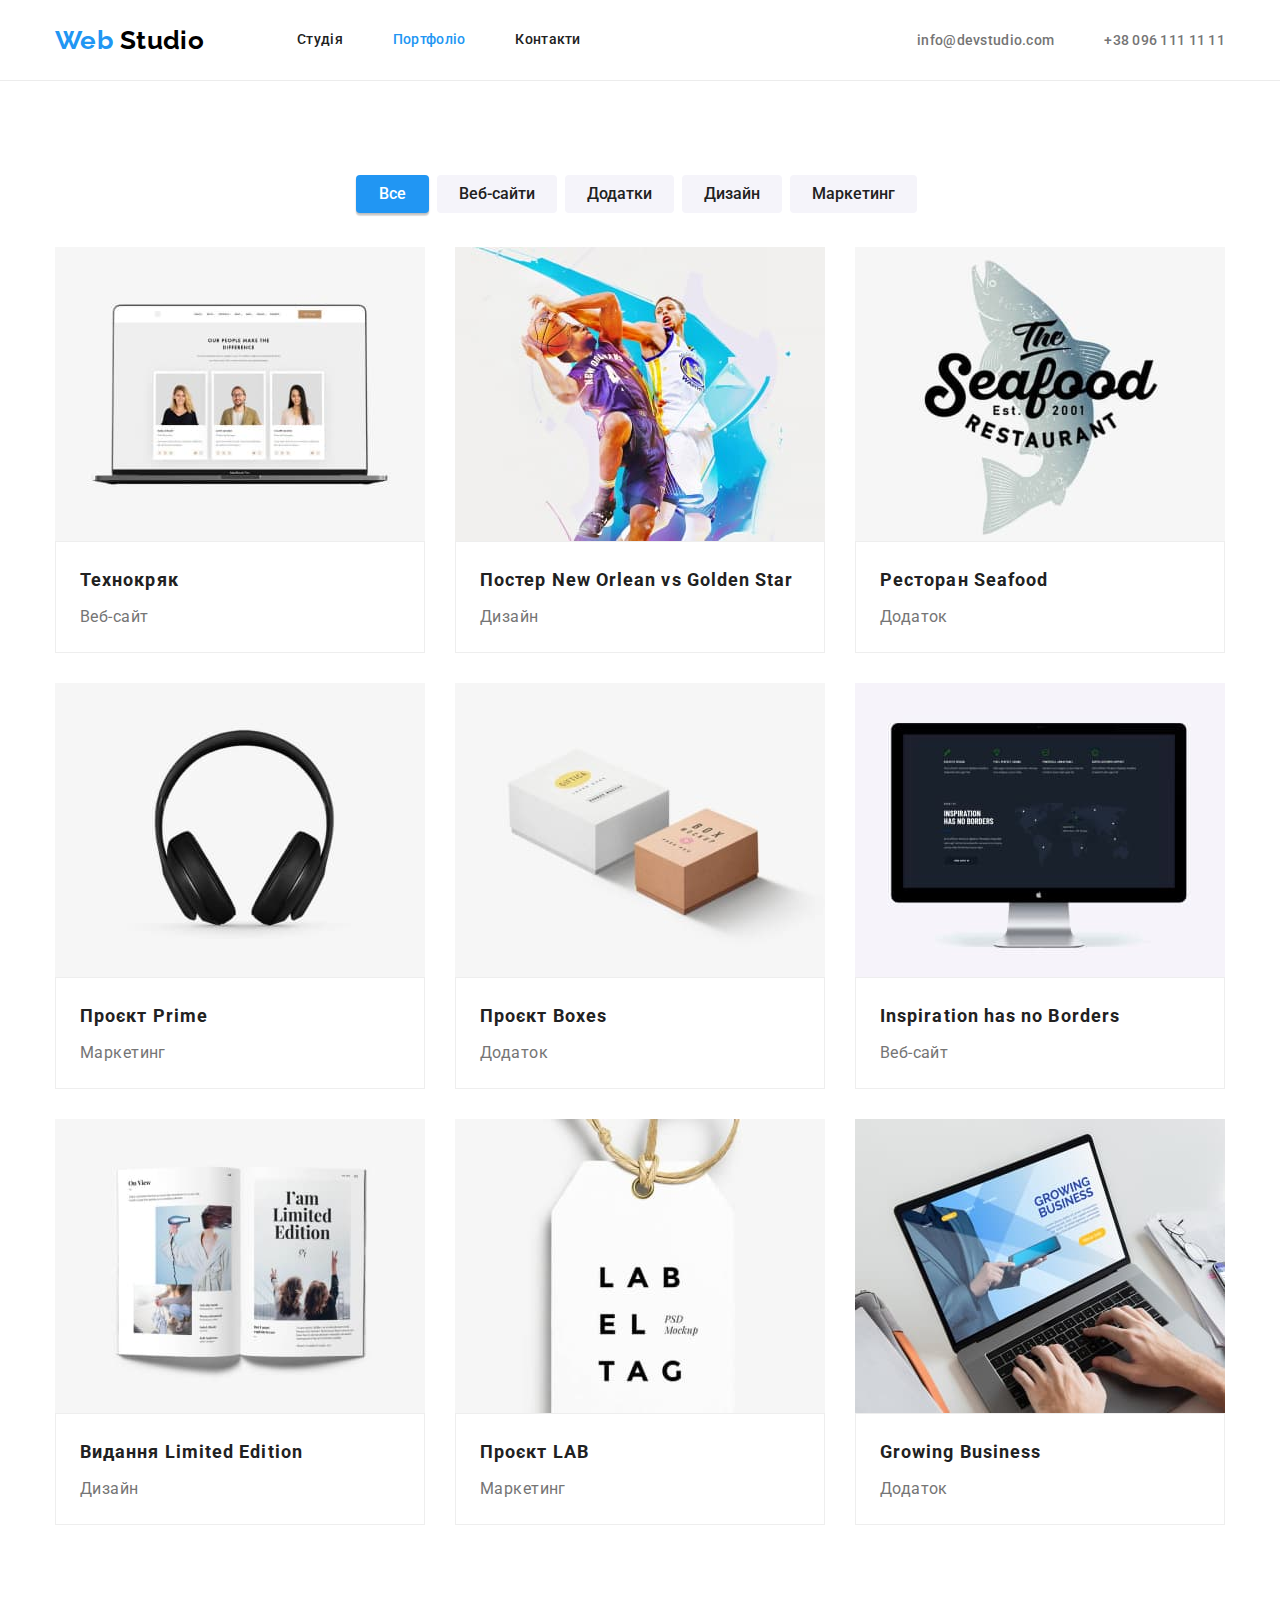
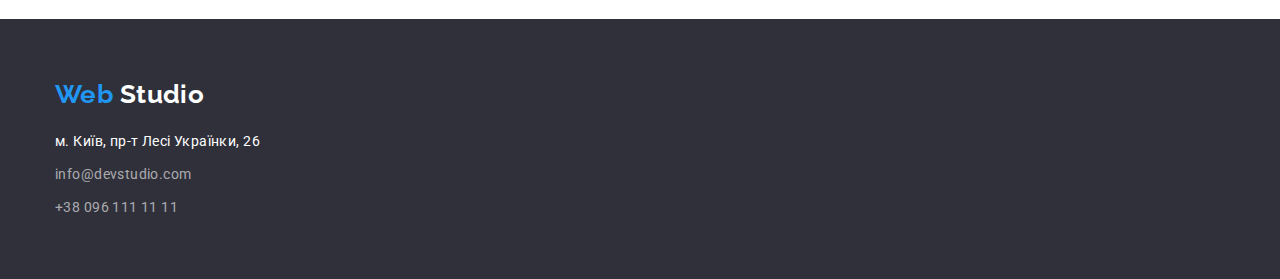
==== commit fbc275af: "final ver 1.9 added paddings to footer" ====
--- a/portfolio.html
+++ b/portfolio.html
@@ -14,12 +14,16 @@
     />
     <link rel="stylesheet" href="./css/styles.css" />
   </head>
+
   <body>
     <!-- Шапка сайта-->
     <header class="headerclass">
       <div class="container main-nav">
         <nav class="flex">
-          <a href="./index.html" class="logo">Web<span class="logosecondword">Studio</span></a>
+          <a href="./index.html" class="logo">
+            Web
+            <span class="logosecondword">Studio</span>
+          </a>
           <ul class="site-nav list">
             <li class="item"><a href=" ./" class="link">Студія</a></li>
             <li class="item"><a href=" ./portfolio.html" class="link current">Портфоліо</a></li>
@@ -59,10 +63,10 @@
             <li class="item">
               <img src="./images/portfolio1.jpg" alt="проєкт 1 веб-сайт" width="370" />
               <div class="borderforporfolio">
-              <div class="porfoliotext">
-                <h2 class="portfolio-title">Технокряк</h2>
-                <p class="text">Веб-сайт</p>
-              </div>
+                <div class="porfoliotext">
+                  <h2 class="portfolio-title">Технокряк</h2>
+                  <p class="text">Веб-сайт</p>
+                </div>
               </div>
             </li>
             <li class="item">
@@ -72,63 +76,55 @@
                 width="370"
               />
               <div class="borderforporfolio">
-              <div class="porfoliotext">
-                <h2 class="portfolio-title">Постер New Orlean vs Golden Star</h2>
-                <p class="text">Дизайн</p>
-              </div>
+                <div class="porfoliotext">
+                  <h2 class="portfolio-title">Постер New Orlean vs Golden Star</h2>
+                  <p class="text">Дизайн</p>
+                </div>
               </div>
             </li>
             <li class="item">
-              <img
-                src="./images/portfolio3.jpg"
-                alt="проєкт 3 додаток для ресторану"
-                width="370"
-              />
+              <img src="./images/portfolio3.jpg" alt="проєкт 3 додаток для ресторану" width="370" />
               <div class="borderforporfolio">
-              <div class="porfoliotext">
-                <h2 class="portfolio-title">Ресторан Seafood</h2>
-                <p class="text">Додаток</p>
-              </div>
+                <div class="porfoliotext">
+                  <h2 class="portfolio-title">Ресторан Seafood</h2>
+                  <p class="text">Додаток</p>
+                </div>
               </div>
             </li>
             <li class="item">
               <img src="./images/portfolio4.jpg" alt="проєкт 4 навушники маркетинг" width="370" />
               <div class="borderforporfolio">
-              <div class="porfoliotext">
-                <h2 class="portfolio-title">Проєкт Prime</h2>
-                <p class="text">Маркетинг</p>
-              </div>
+                <div class="porfoliotext">
+                  <h2 class="portfolio-title">Проєкт Prime</h2>
+                  <p class="text">Маркетинг</p>
+                </div>
               </div>
             </li>
             <li class="item">
-              <img
-                src="./images/portfolio5.jpg"
-                alt="проєкт 5 дизайн для коробок"
-                width="370"
-              />
+              <img src="./images/portfolio5.jpg" alt="проєкт 5 дизайн для коробок" width="370" />
               <div class="borderforporfolio">
-              <div class="porfoliotext">
-                <h2 class="portfolio-title">Проєкт Boxes</h2>
-                <p class="text">Додаток</p>
-              </div>
+                <div class="porfoliotext">
+                  <h2 class="portfolio-title">Проєкт Boxes</h2>
+                  <p class="text">Додаток</p>
+                </div>
               </div>
             </li>
             <li class="item">
               <img src="./images/portfolio6.jpg" alt="проєкт 6 веб-сайт страница" width="370" />
               <div class="borderforporfolio">
-              <div class="porfoliotext">
-                <h2 class="portfolio-title">Inspiration has no Borders</h2>
-                <p class="text">Веб-сайт</p>
-              </div>
+                <div class="porfoliotext">
+                  <h2 class="portfolio-title">Inspiration has no Borders</h2>
+                  <p class="text">Веб-сайт</p>
+                </div>
               </div>
             </li>
             <li class="item">
               <img src="./images/portfolio7.jpg" alt="проєкт 7 дизайн до видання" width="370" />
               <div class="borderforporfolio">
-              <div class="porfoliotext">
-                <h2 class="portfolio-title">Видання Limited Edition</h2>
-                <p class="text">Дизайн</p>
-              </div>
+                <div class="porfoliotext">
+                  <h2 class="portfolio-title">Видання Limited Edition</h2>
+                  <p class="text">Дизайн</p>
+                </div>
               </div>
             </li>
             <li class="item">
@@ -138,19 +134,19 @@
                 width="370"
               />
               <div class="borderforporfolio">
-              <div class="porfoliotext">
-                <h2 class="portfolio-title">Проєкт LAB</h2>
-                <p class="text">Маркетинг</p>
-              </div>
+                <div class="porfoliotext">
+                  <h2 class="portfolio-title">Проєкт LAB</h2>
+                  <p class="text">Маркетинг</p>
+                </div>
               </div>
             </li>
             <li class="item">
               <img src="./images/portfolio9.jpg" alt="проєкт 9 додаток" width="370" />
               <div class="borderforporfolio">
-              <div class="porfoliotext">
-                <h2 class="portfolio-title">Growing Business</h2>
-                <p class="text">Додаток</p>
-              </div>
+                <div class="porfoliotext">
+                  <h2 class="portfolio-title">Growing Business</h2>
+                  <p class="text">Додаток</p>
+                </div>
               </div>
             </li>
           </ul>
@@ -161,9 +157,10 @@
     <!-- Футер -->
     <footer class="footer">
       <div class="container">
-        <a href="./index.html" class="logo"
-          >Web<span class="logosecondwordinfooter">Studio</span></a
-        >
+        <a href="./index.html" class="logo logofooter">
+          Web
+          <span class="logosecondwordinfooter">Studio</span>
+        </a>
         <address>
           <div class="footeraddresses">
             <ul class="list">
@@ -173,18 +170,19 @@
                   target="_blank"
                   rel="noopener noreferrer"
                   class="address-footer"
-                  >м. Київ, пр-т Лесі Українки, 26</a
                 >
+                  м. Київ, пр-т Лесі Українки, 26
+                </a>
               </li>
               <li class="lifooter">
-                <a href="mailto:info@devstudio.com" class="address-footer transparency focus"
-                  >info@devstudio.com</a
-                >
+                <a href="mailto:info@devstudio.com" class="address-footer transparency focus">
+                  info@devstudio.com
+                </a>
               </li>
               <li class="lifooter">
-                <a href="tel:+380961111111" class="address-footer transparency focus"
-                  >+38 096 111 11 11</a
-                >
+                <a href="tel:+380961111111" class="address-footer transparency focus">
+                  +38 096 111 11 11
+                </a>
               </li>
             </ul>
           </div>
--- a/css/styles.css
+++ b/css/styles.css
@@ -284,6 +284,8 @@
 /* footer */
 .footer {
   background-color: #2f303a;
+  padding-top: 60px;
+  padding-bottom: 60px;
 }
 /* Свойства для обнуления курсива у address font-style: normal */
 .address-footer {
@@ -313,6 +315,11 @@
   color: var(--accent-color);
 }
 
+.logofooter{
+  margin-top: 60px;
+}
+
+
 /* Porfolio PAGE */
 .portfolios {
   display: flex;
@@ -412,7 +419,6 @@
   border: 0px;
   box-shadow: 0px 3px 1px rgba(0, 0, 0, 0.1), 0px 1px 2px rgba(0, 0, 0, 0.08),
     0px 2px 2px rgba(0, 0, 0, 0.12);
-  margin-right: 8px;
 }
 .buttons {
   margin-top: 0;
@@ -424,7 +430,7 @@
   justify-content: center;
 }
 
-.buttons .item {
+.button{
   margin-right: 8px;
 }
 .buttons .item:nth-last-child(5n) {
